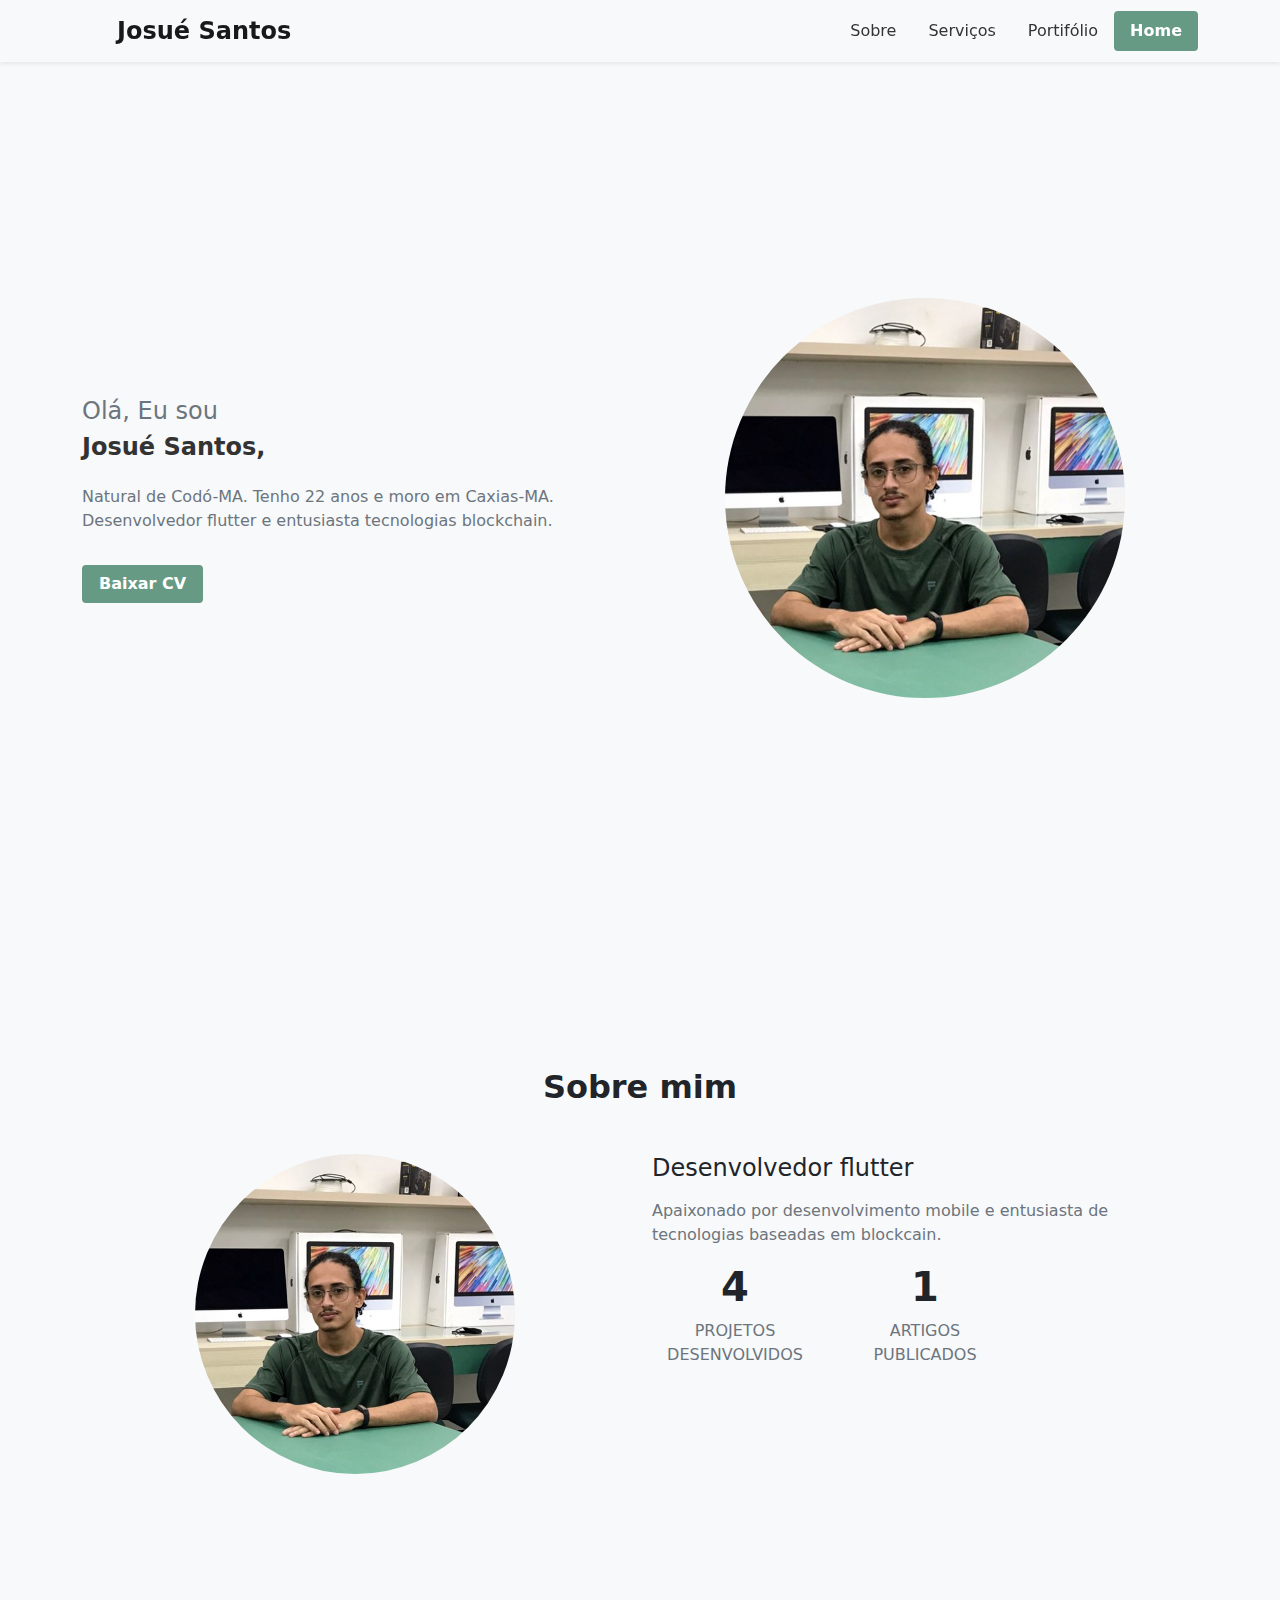
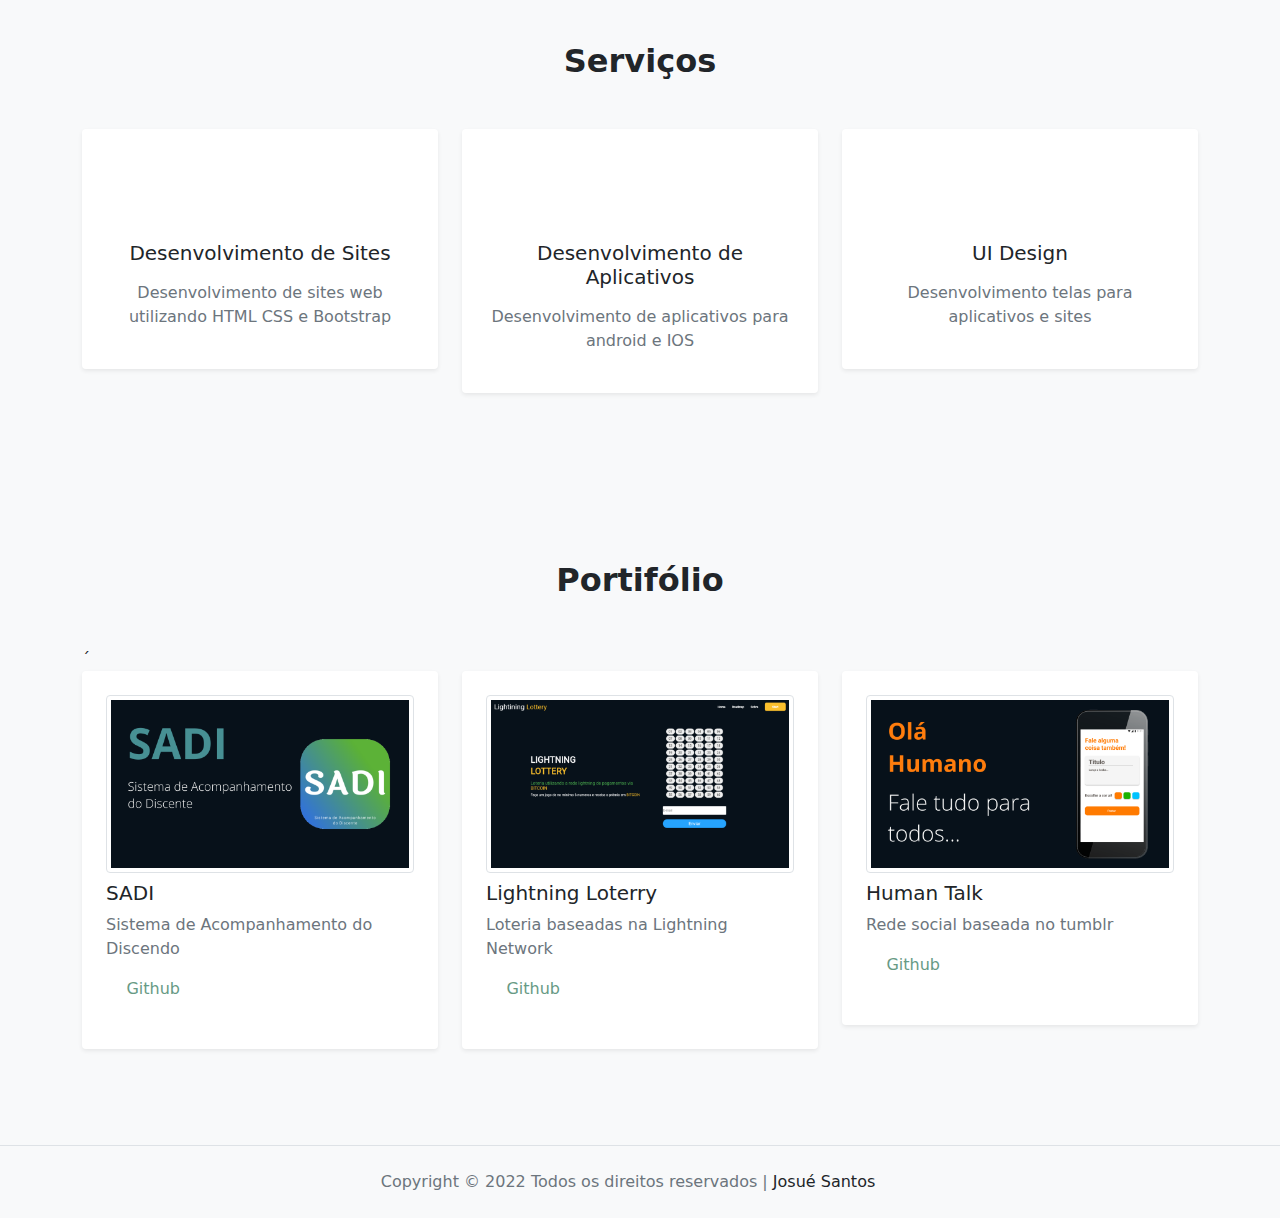
==== postifolio-bootstrap/index.html @ bcb0c98a "portifolio-bootstrap" ====
<!DOCTYPE html>
<html lang="pt-br">
<head>
  <meta charset="UTF-8">
  <meta http-equiv="X-UA-Compatible" content="IE=edge">
  <meta name="viewport" content="width=device-width, initial-scale=1.0">
  <link rel="stylesheet" href="css/font-awesome.min.css">
  <link rel="stylesheet" href="css/bootstrap.min.css">
  <style>
    :root {
      --dark-one: #333;
      --dark-two: #7a7a7a;
      --main-color: #679a85;
      --light-one: #fff;
      --light-two: #f9fafb;
      --light-three: #f6f7fb;
    }
    .mainTextColor{
      color: var(--main-color);
      
    }
    .naveTextColor{
      color: var(--dark-one);
    }
    .buttonColor{
      background-color: var(--main-color);;
    }
  </style>
  <title>Document</title>
</head>
<body class="bg-light">
  <nav class="navbar navbar-light bg-light shadow-sm fixed-top">
    <div class="container-lg">
      <a class="navbar-brand fw-bold fs-4 fw-bold fs-4" href="#">
        <i class="fas fa-code me-2 mainTextColor"></i> 
        Josué Santos
      </a>

      <ul class="nav nav-pills justify-content-end">
        
        <li class="nav-item">
          <a class="nav-link naveTextColor" href="#about">Sobre</a>
        </li>
        <li class="nav-item">
          <a class="nav-link naveTextColor" href="#services">Serviços</a>
        </li>
        <li class="nav-item">
          <a class="nav-link naveTextColor" href="#portifolio">Portifólio</a>
        </li>
        <li class="nav-item">
          <a class="nav-link text-white fw-bold buttonColor" href="#home">Home</a>
        </li>
      </ul>
    </div>
  </nav>

  <section class="home py-5" id="home">
    <div class="container-lg">
      <div class="row min-vh-100 align-items-center align-content-center">
        <div class="col-md-6 mt-5 mt-md-0">
          <div class="home-img text-center">
            <img class="rounded-circle mw100" width="400px" src="img/eu.png" alt="foto de perfil">
          </div>
        </div>
        <div class="col-md-6 mt-5 mt-md-0 order-md-first">
          <div class="home-text">
            <p class="fs-4 text-muted mb-1"> Olá, Eu sou </p>
            <h2 class="naveTextColor fw-bold fs-4">Josué Santos,</h2> 
            <p class="text-muted mt-4">Natural de Codó-MA. Tenho 22 anos e moro em Caxias-MA. Desenvolvedor flutter e entusiasta tecnologias blockchain. 
            </p>
            <a class="btn px-3 mt-3 buttonColor text-white fw-bold">Baixar CV</a>
          </div>
        </div>
      </div>
    </div>
  </section>

  <section class="about py-5" id="about">
    <div class="container-lg py-4">
      <div class="row justify-content-center">
        <div class="col-lg-8">
          <div class="section-title text-center">
            <h2 class="fw-bold mb-5">Sobre mim</h2>
          </div>
        </div>
      </div>
      <div class="row">

        <div class="col-md-6 ">
          <div class="about-text">
            <h3 class="fs-4 mb-3">Desenvolvedor flutter</h3>
            <p class="text-muted">Apaixonado por desenvolvimento mobile e entusiasta de tecnologias baseadas em blockcain.</p>
          </div>

          <div class="row text-center text-uppercase my-3">
            <div class="col-sm-4">
              <div class="fact-item">
                <h4 class="fs-1 fw-bold">4</h4>
                <p class="text-muted">Projetos Desenvolvidos</p>
              </div>
            </div>
            <div class="col-sm-4">
              <div class="fact-item">
                <h4 class="fs-1 fw-bold">1</h4>
                <p class="text-muted">Artigos Publicados</p>
              </div>
            </div>
            
          </div>

          <div class="row">
            <div class="col-lg-12 align-items-center  mb-4">
              <div class="social-links">
                <a class="text-dark me-4" href="https://www.facebook.com/j.santosk8"><i class="fab fa-facebook fs-2"></i></a>
                <a class="text-dark me-4" href="https://github.com/orcus69/"><i class="fab fa-github fs-2"></i></a>
                <a class="text-dark me-4" href="https://www.linkedin.com/in/josuessantos/"><i class="fab fa-linkedin-in fs-2"></i></a>
              </div>
            </div>
          </div>
        </div>
        <div class="col-md-6 order-md-first mb-4">
          <div class="home-img text-center">
            <img class="rounded-circle mw100" width="320px" src="img/eu.png" alt="foto de perfil">
          </div>
        </div>
      </div>
    </div>
  </section>

  <section class="services py-5" id="services">
    <div class="container-lg py-4">
      <div class="row justify-content-center">
        <div class="col-lg-8">
          <div class="section-title text-center">
            <h2 class="fw-bold mb-5">Serviços</h2>
          </div>
        </div>
      </div>

      <div class="row text-center">
        <div class="col-md-6 col-lg-4 mb-4">
          <div class="service-item shadow-sm p-4 rounded bg-white">
            <div class="icon my-3 fs-2 mainTextColor">
              <i class="fas fa-code"></i>
            </div>
            <h3 class="fs-5 py-2">Desenvolvimento de Sites</h3>
            <p class="text-muted">Desenvolvimento de sites web utilizando HTML CSS e Bootstrap</p>
          </div>
        </div>

        <div class="col-md-6 col-lg-4 mb-4">
          <div class="service-item shadow-sm p-4 rounded bg-white">
            <div class="icon my-3 fs-2 mainTextColor">
              <i class="fas fa-code"></i>
            </div>
            <h3 class="fs-5 py-2">Desenvolvimento de Aplicativos</h3>
            <p class="text-muted">Desenvolvimento de aplicativos para android e IOS</p>
          </div>
        </div>

        <div class="col-md-6 col-lg-4 mb-4">
          <div class="service-item shadow-sm p-4 rounded bg-white">
            <div class="icon my-3 fs-2 mainTextColor">
              <i class="fas fa-lightbulb"></i>
            </div>
            <h3 class="fs-5 py-2">UI Design</h3>
            <p class="text-muted">Desenvolvimento telas para aplicativos e sites</p>
          </div>
        </div>
      </div>
    </div>
  </section>

  <section class="portifolio py-5" id="portifolio">
    <div class="container-lg py-4">
      <div class="row justify-content-center">
        <div class="col-lg-8">
          <div class="section-title text-center">
            <h2 class="fw-bold mb-5">Portifólio</h2>
          </div>
        </div>
      </div>´

      <div class="row">
        <div class="col-md-6 col-lg-4 mb-4">
          <div class="portifolio-item shadow-sm p-4 rounded bg-white">
            <img src="img/portfolio/3.png" class="w-100 img-thumbnail">
            <h3 class="text-capitalize fs-5 my-2">SADI</h3>
            <p class="text-muted">Sistema de Acompanhamento do Discendo</p>
            <p class="mb-4"><a class="text-decoration-none mainTextColor" href="https://github.com/orcus69/sisAcomp"><i class="text-dark fab fa-github me-2"></i>Github</a></p>
          </div>
        </div>
        <div class="col-md-6 col-lg-4 mb-4">
          <div class="portifolio-item shadow-sm p-4 rounded bg-white">
            <img src="img/portfolio/1.png" class="w-100 img-thumbnail">
            <h3 class="text-capitalize fs-5 my-2">Lightning Loterry</h3>
            <p class="text-muted">Loteria baseadas na Lightning Network</p>
            <p class="mb-4"><a class="text-decoration-none mainTextColor" href="https://github.com/orcus69/lightning_lotery"><i class="text-dark fab fa-github me-2"></i>Github</a></p>
          </div>
        </div>
        <div class="col-md-6 col-lg-4 mb-4">
          <div class="portifolio-item shadow-sm p-4 rounded bg-white">
            <img src="img/portfolio/2.png" class="w-100 img-thumbnail">
            <h3 class="text-capitalize fs-5 my-2">Human Talk</h3>
            <p class="text-muted">Rede social baseada no tumblr</p>
            <p class="mb-4"><a class="text-decoration-none mainTextColor" href="https://github.com/orcus69/humanTalk-Flutter"><i class="text-dark fab fa-github me-2"></i>Github</a></p>
          </div>
        </div>
      </div>
    </div>
  </section>

  <footer class="footer border-top py-4" id="footer ">
    <div class="container-lg">
      <div class="row">
        <div class="col-lg-12">
          <p class="m-0 text-center text-muted">Copyright &copy; 2022 Todos os direitos reservados | <a class="text-dark me-4 text-decoration-none" href="https://www.linkedin.com/in/josuessantos/">Josué Santos</a></p>
        </div>
      </div>
    </div>
  </footer>


<script src="js/bootstrap.bundle.min.js"></script>
</body>
</html>
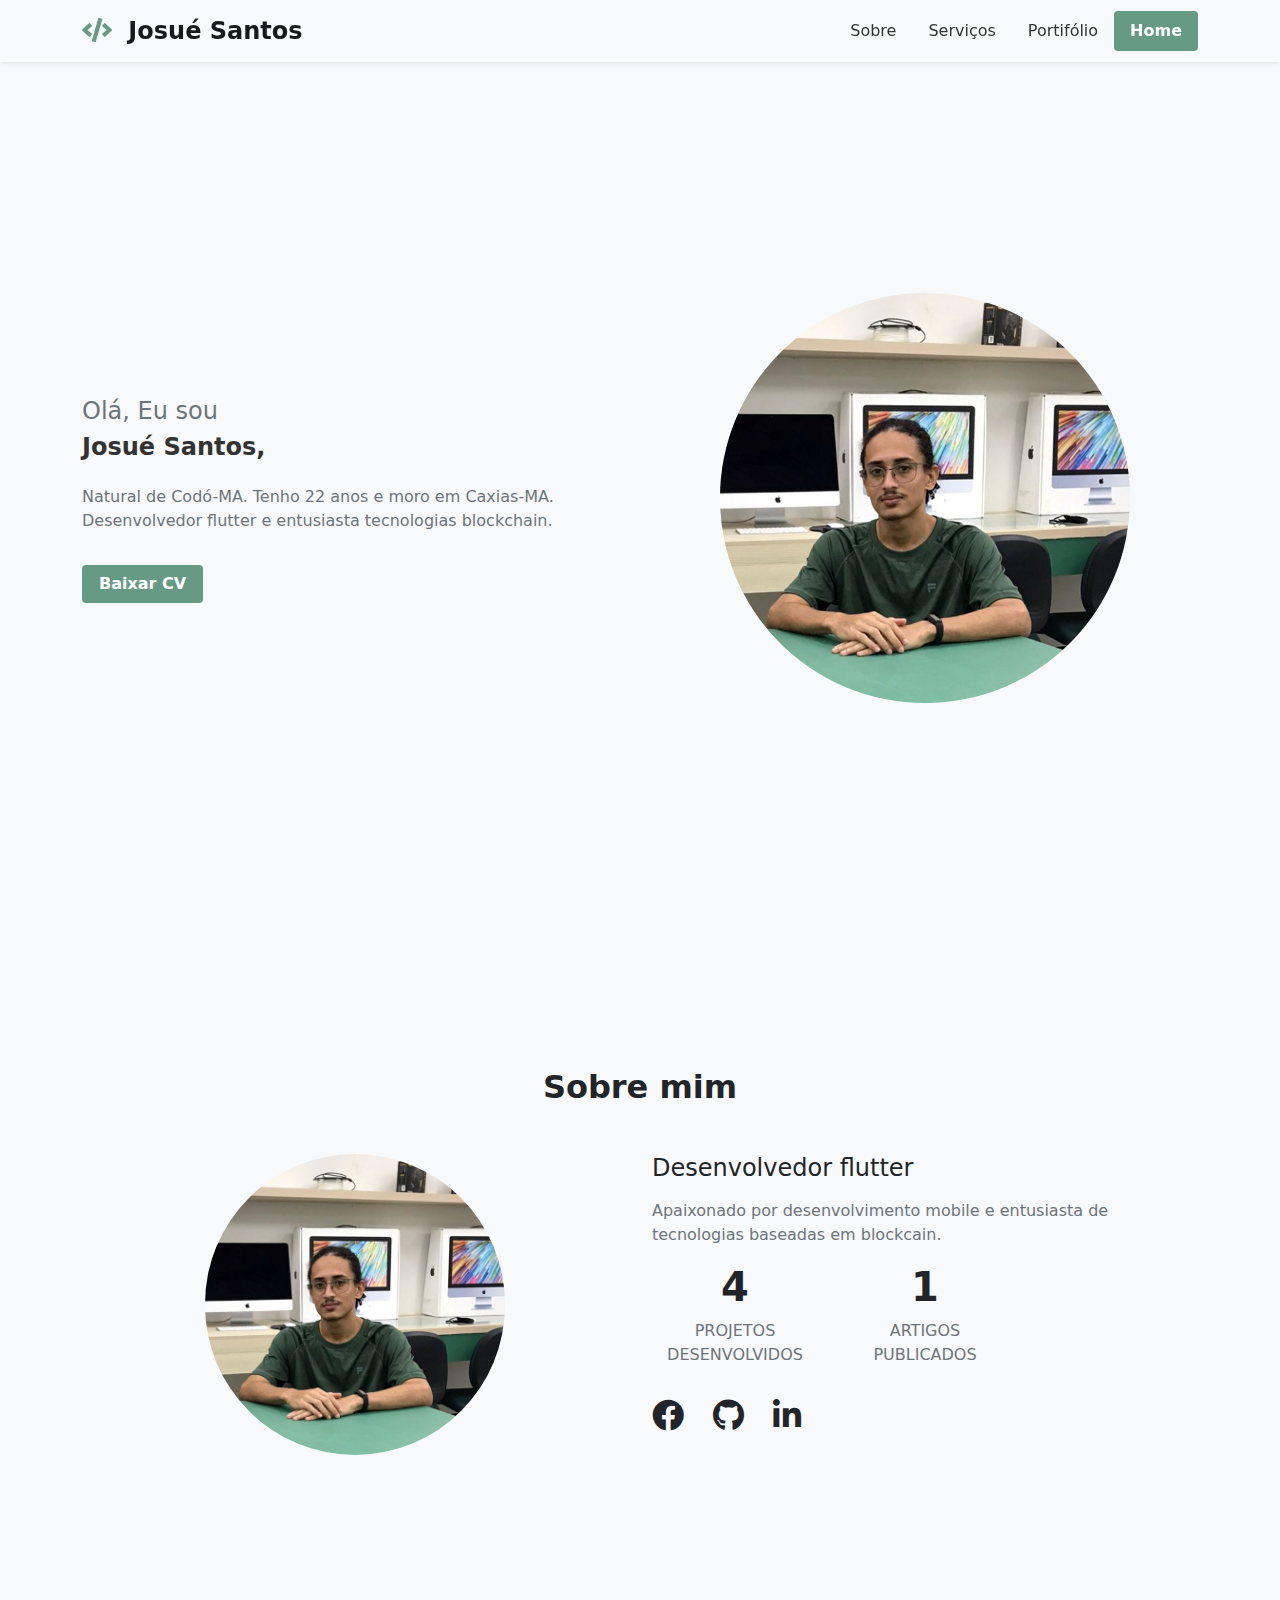
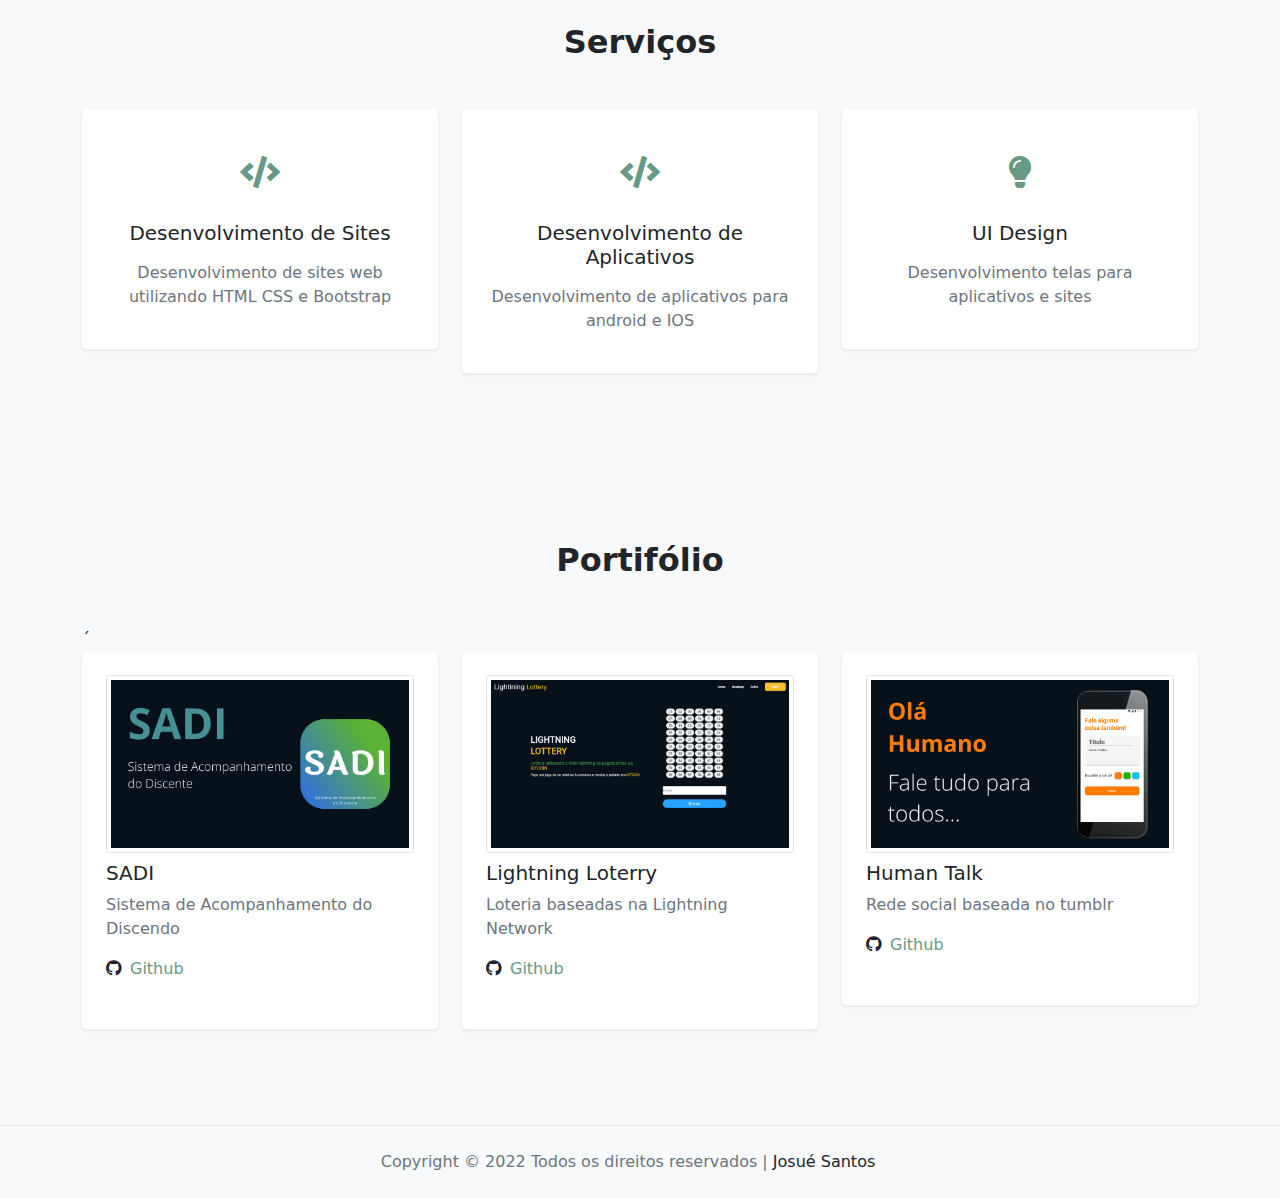
==== commit 4d64057a: "img-responsive" ====
--- a/postifolio-bootstrap/index.html
+++ b/postifolio-bootstrap/index.html
@@ -9,11 +9,7 @@
   <style>
     :root {
       --dark-one: #333;
-      --dark-two: #7a7a7a;
       --main-color: #679a85;
-      --light-one: #fff;
-      --light-two: #f9fafb;
-      --light-three: #f6f7fb;
     }
     .mainTextColor{
       color: var(--main-color);
@@ -26,7 +22,7 @@
       background-color: var(--main-color);;
     }
   </style>
-  <title>Document</title>
+  <title>Portifólio | Josué Santos</title>
 </head>
 <body class="bg-light">
   <nav class="navbar navbar-light bg-light shadow-sm fixed-top">
@@ -59,7 +55,7 @@
       <div class="row min-vh-100 align-items-center align-content-center">
         <div class="col-md-6 mt-5 mt-md-0">
           <div class="home-img text-center">
-            <img class="rounded-circle mw100" width="400px" src="img/eu.png" alt="foto de perfil">
+            <img class="rounded-circle mw100" width="75%" src="img/eu.png" alt="foto de perfil">
           </div>
         </div>
         <div class="col-md-6 mt-5 mt-md-0 order-md-first">
@@ -120,7 +116,7 @@
         </div>
         <div class="col-md-6 order-md-first mb-4">
           <div class="home-img text-center">
-            <img class="rounded-circle mw100" width="320px" src="img/eu.png" alt="foto de perfil">
+            <img class="rounded-circle mw100" width="55%" src="img/eu.png" alt="foto de perfil">
           </div>
         </div>
       </div>
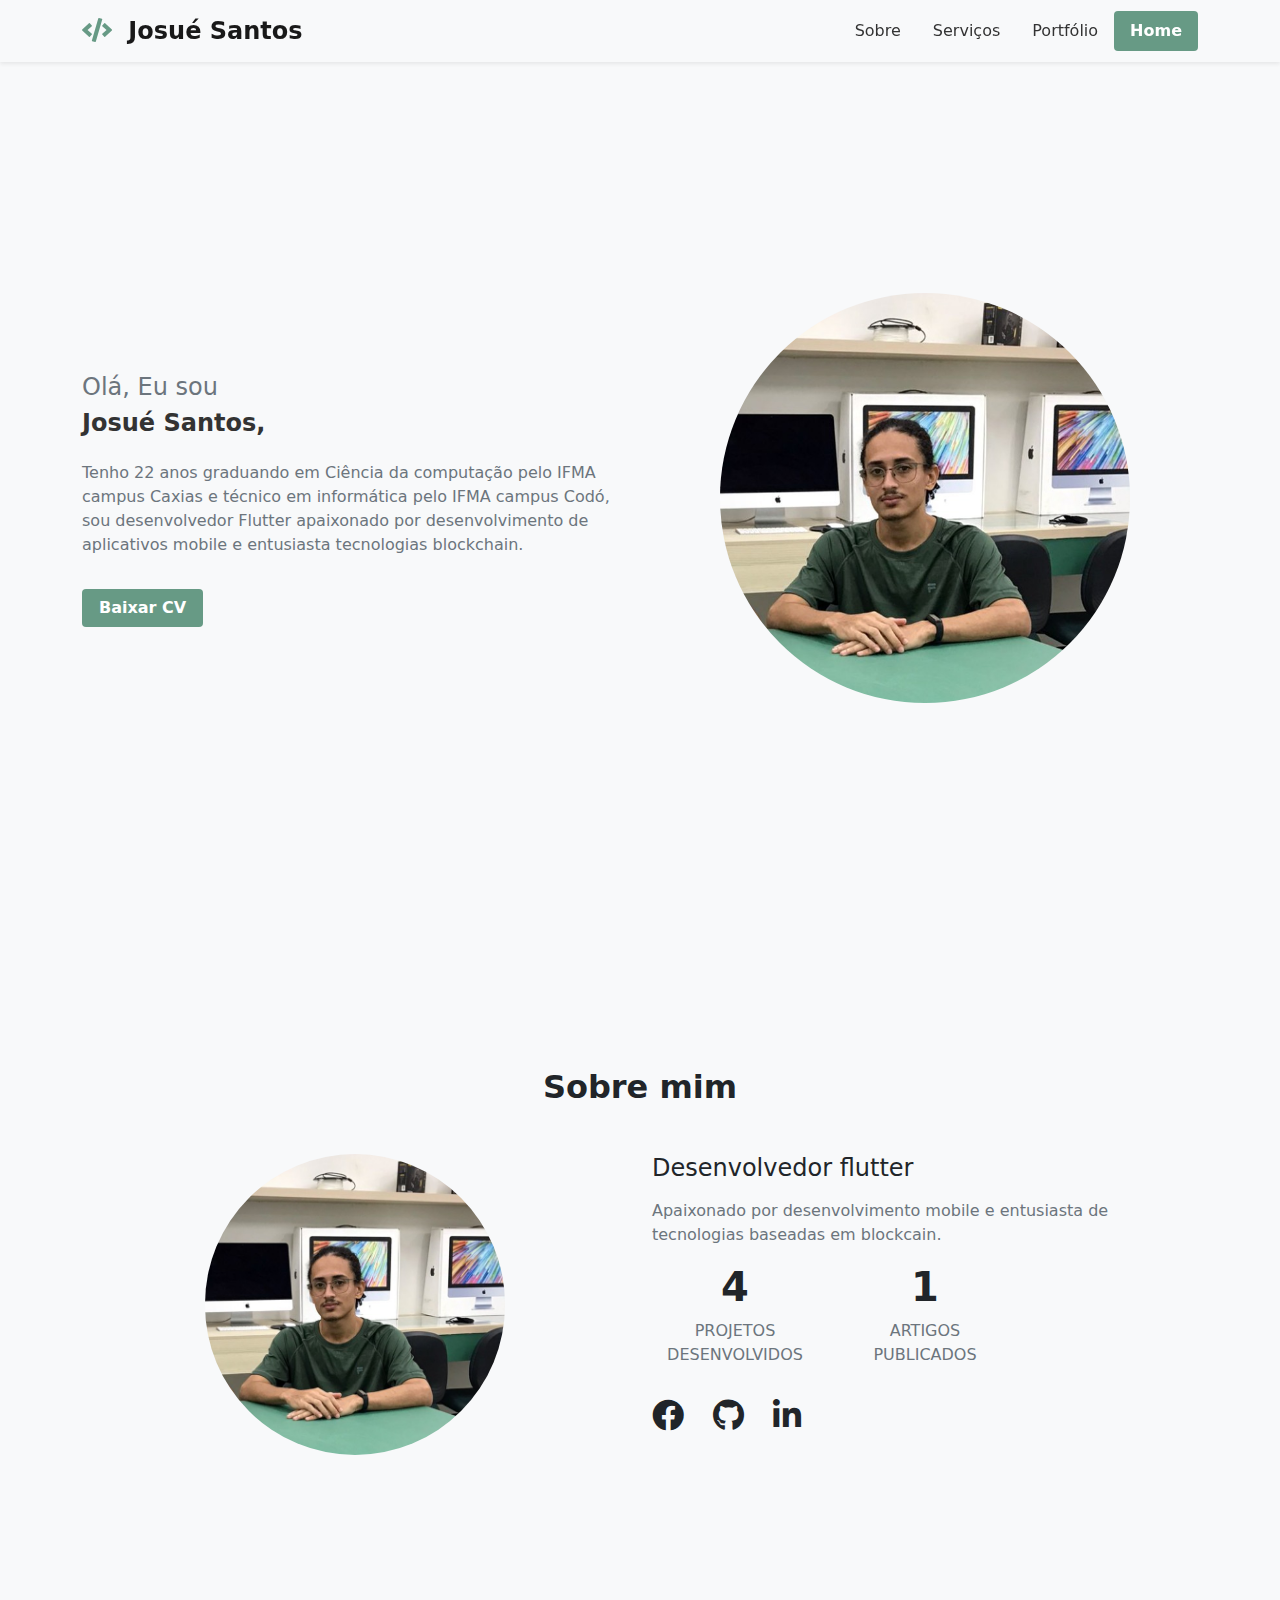
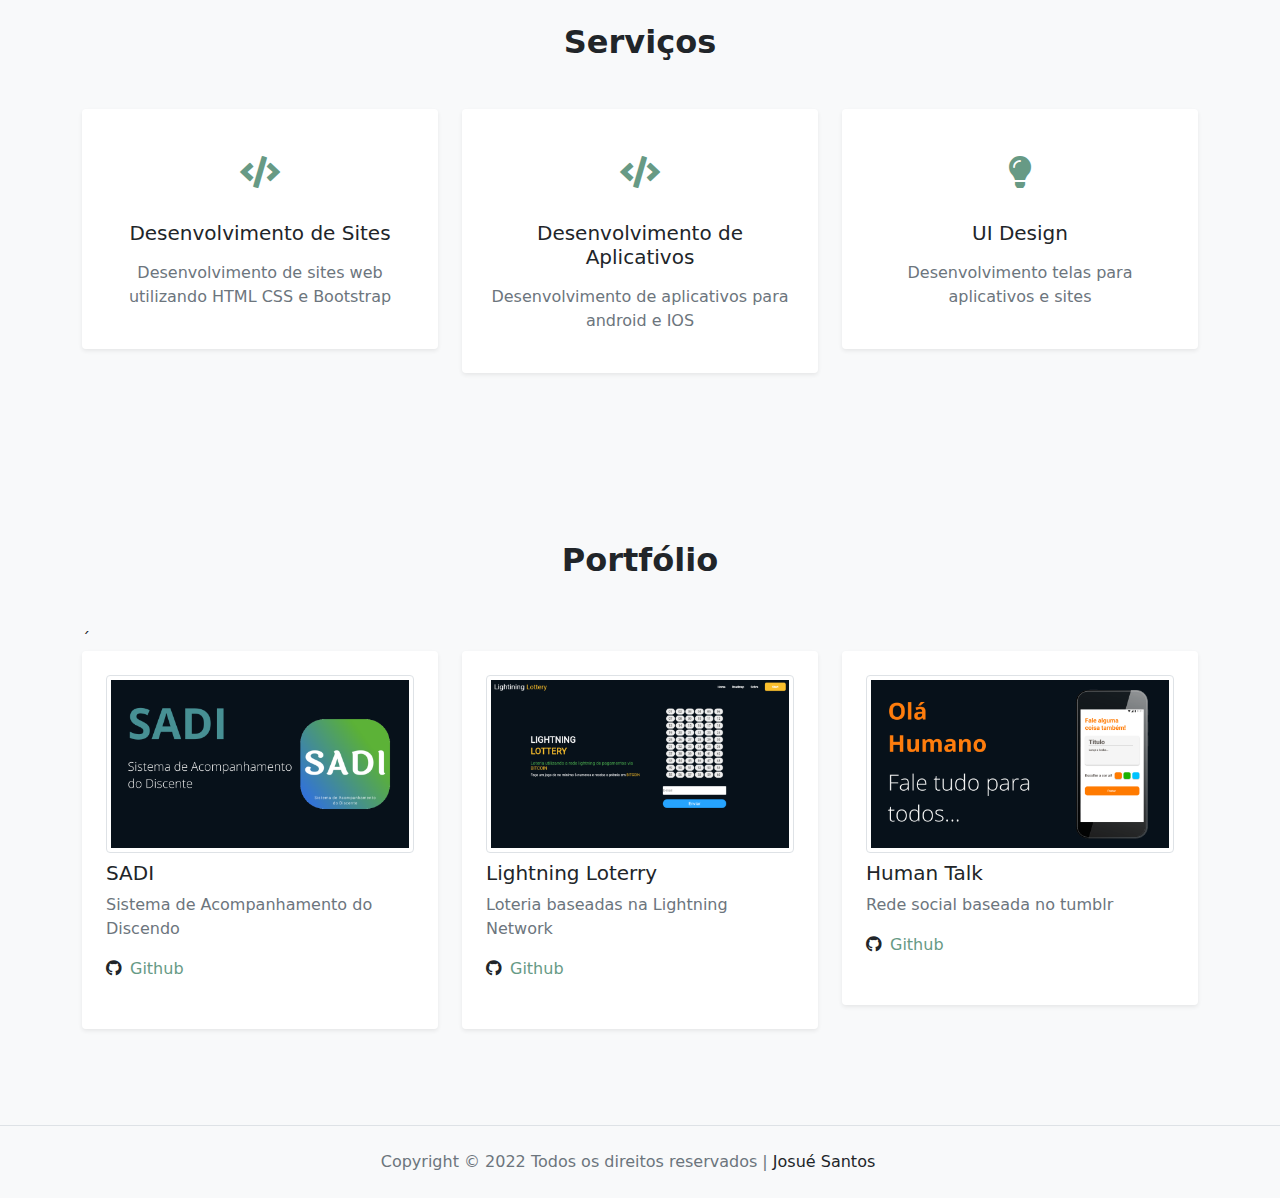
==== commit a33df8b3: "text issues" ====
--- a/postifolio-bootstrap/index.html
+++ b/postifolio-bootstrap/index.html
@@ -22,7 +22,7 @@
       background-color: var(--main-color);;
     }
   </style>
-  <title>Portifólio | Josué Santos</title>
+  <title>Portfólio | Josué Santos</title>
 </head>
 <body class="bg-light">
   <nav class="navbar navbar-light bg-light shadow-sm fixed-top">
@@ -41,7 +41,7 @@
           <a class="nav-link naveTextColor" href="#services">Serviços</a>
         </li>
         <li class="nav-item">
-          <a class="nav-link naveTextColor" href="#portifolio">Portifólio</a>
+          <a class="nav-link naveTextColor" href="#portifolio">Portfólio</a>
         </li>
         <li class="nav-item">
           <a class="nav-link text-white fw-bold buttonColor" href="#home">Home</a>
@@ -61,8 +61,8 @@
         <div class="col-md-6 mt-5 mt-md-0 order-md-first">
           <div class="home-text">
             <p class="fs-4 text-muted mb-1"> Olá, Eu sou </p>
-            <h2 class="naveTextColor fw-bold fs-4">Josué Santos,</h2> 
-            <p class="text-muted mt-4">Natural de Codó-MA. Tenho 22 anos e moro em Caxias-MA. Desenvolvedor flutter e entusiasta tecnologias blockchain. 
+            <h2 class="naveTextColor fw-bold fs-4">Josué Santos, </h2> 
+            <p class="text-muted mt-4">Tenho 22 anos graduando em Ciência da computação pelo IFMA campus Caxias e técnico em informática pelo IFMA campus Codó, sou desenvolvedor Flutter apaixonado por desenvolvimento de aplicativos mobile e entusiasta tecnologias blockchain.
             </p>
             <a class="btn px-3 mt-3 buttonColor text-white fw-bold">Baixar CV</a>
           </div>
@@ -172,7 +172,7 @@
       <div class="row justify-content-center">
         <div class="col-lg-8">
           <div class="section-title text-center">
-            <h2 class="fw-bold mb-5">Portifólio</h2>
+            <h2 class="fw-bold mb-5">Portfólio</h2>
           </div>
         </div>
       </div>´
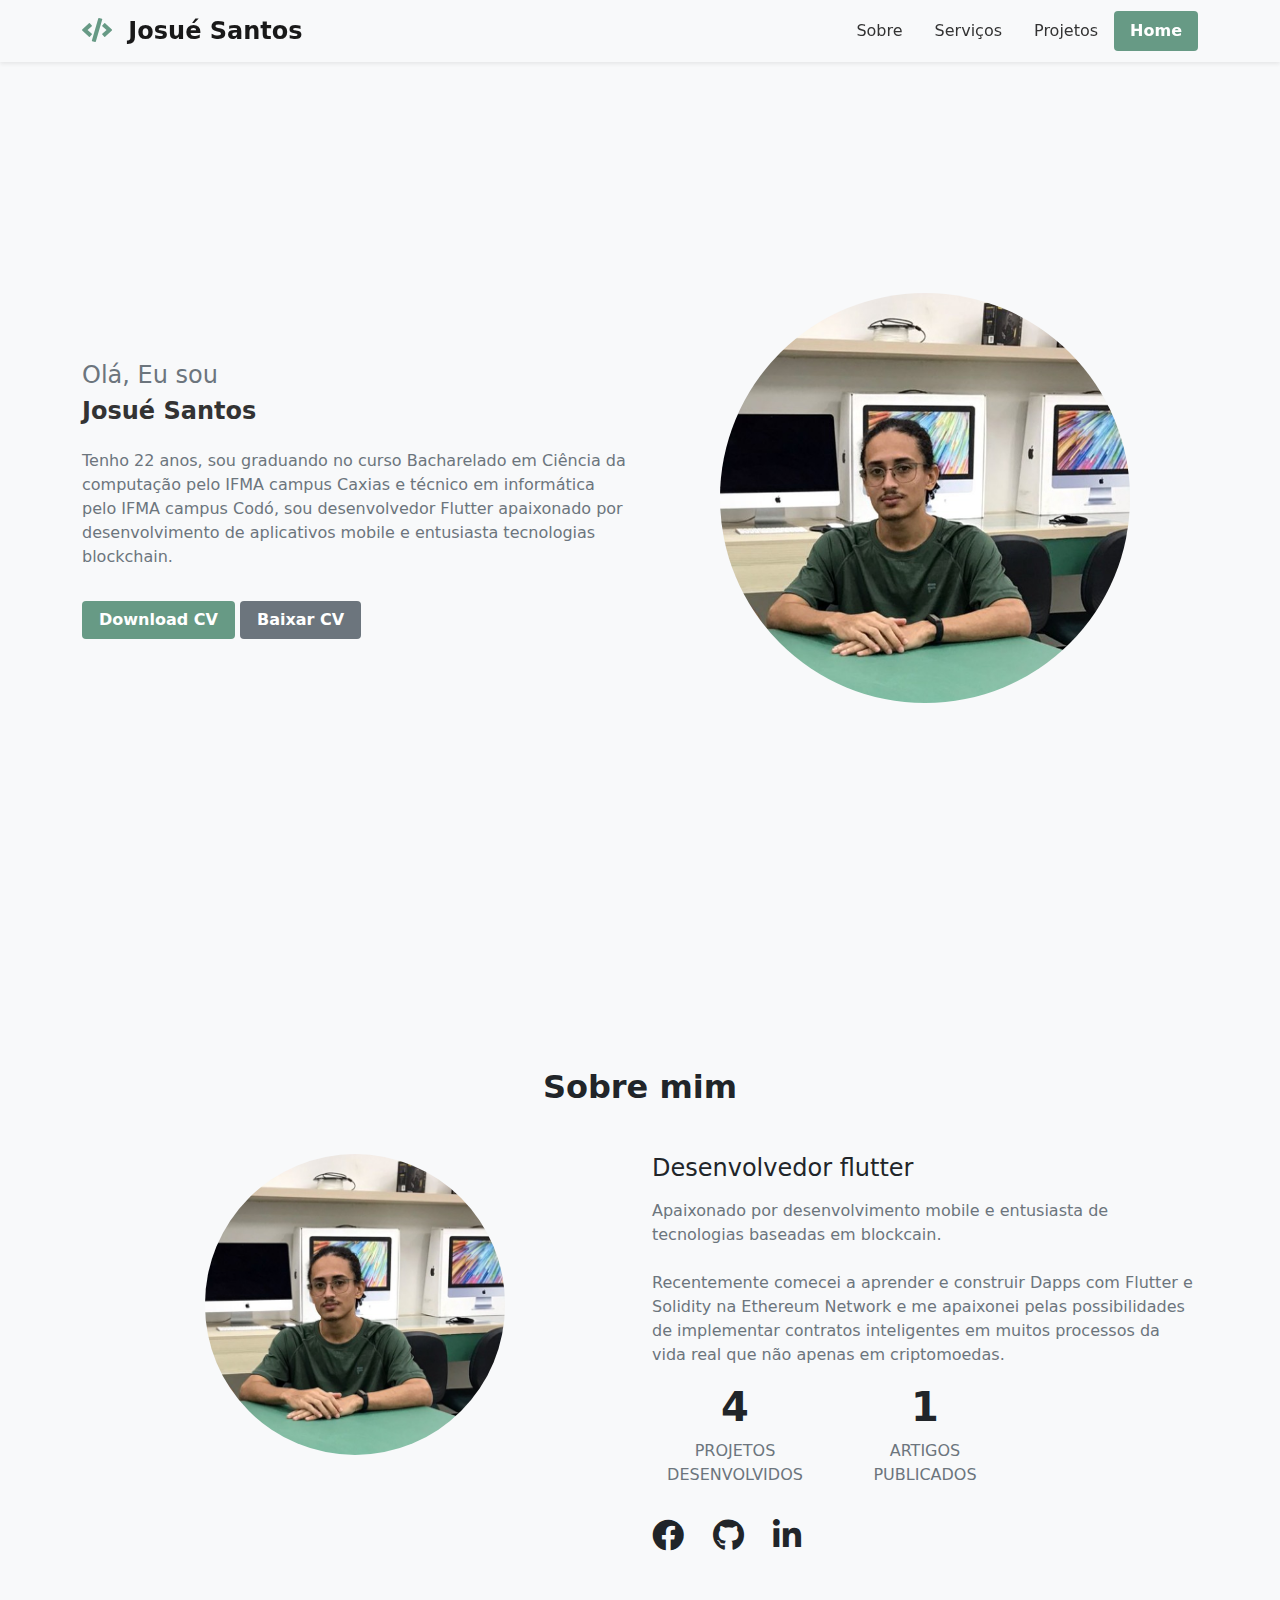
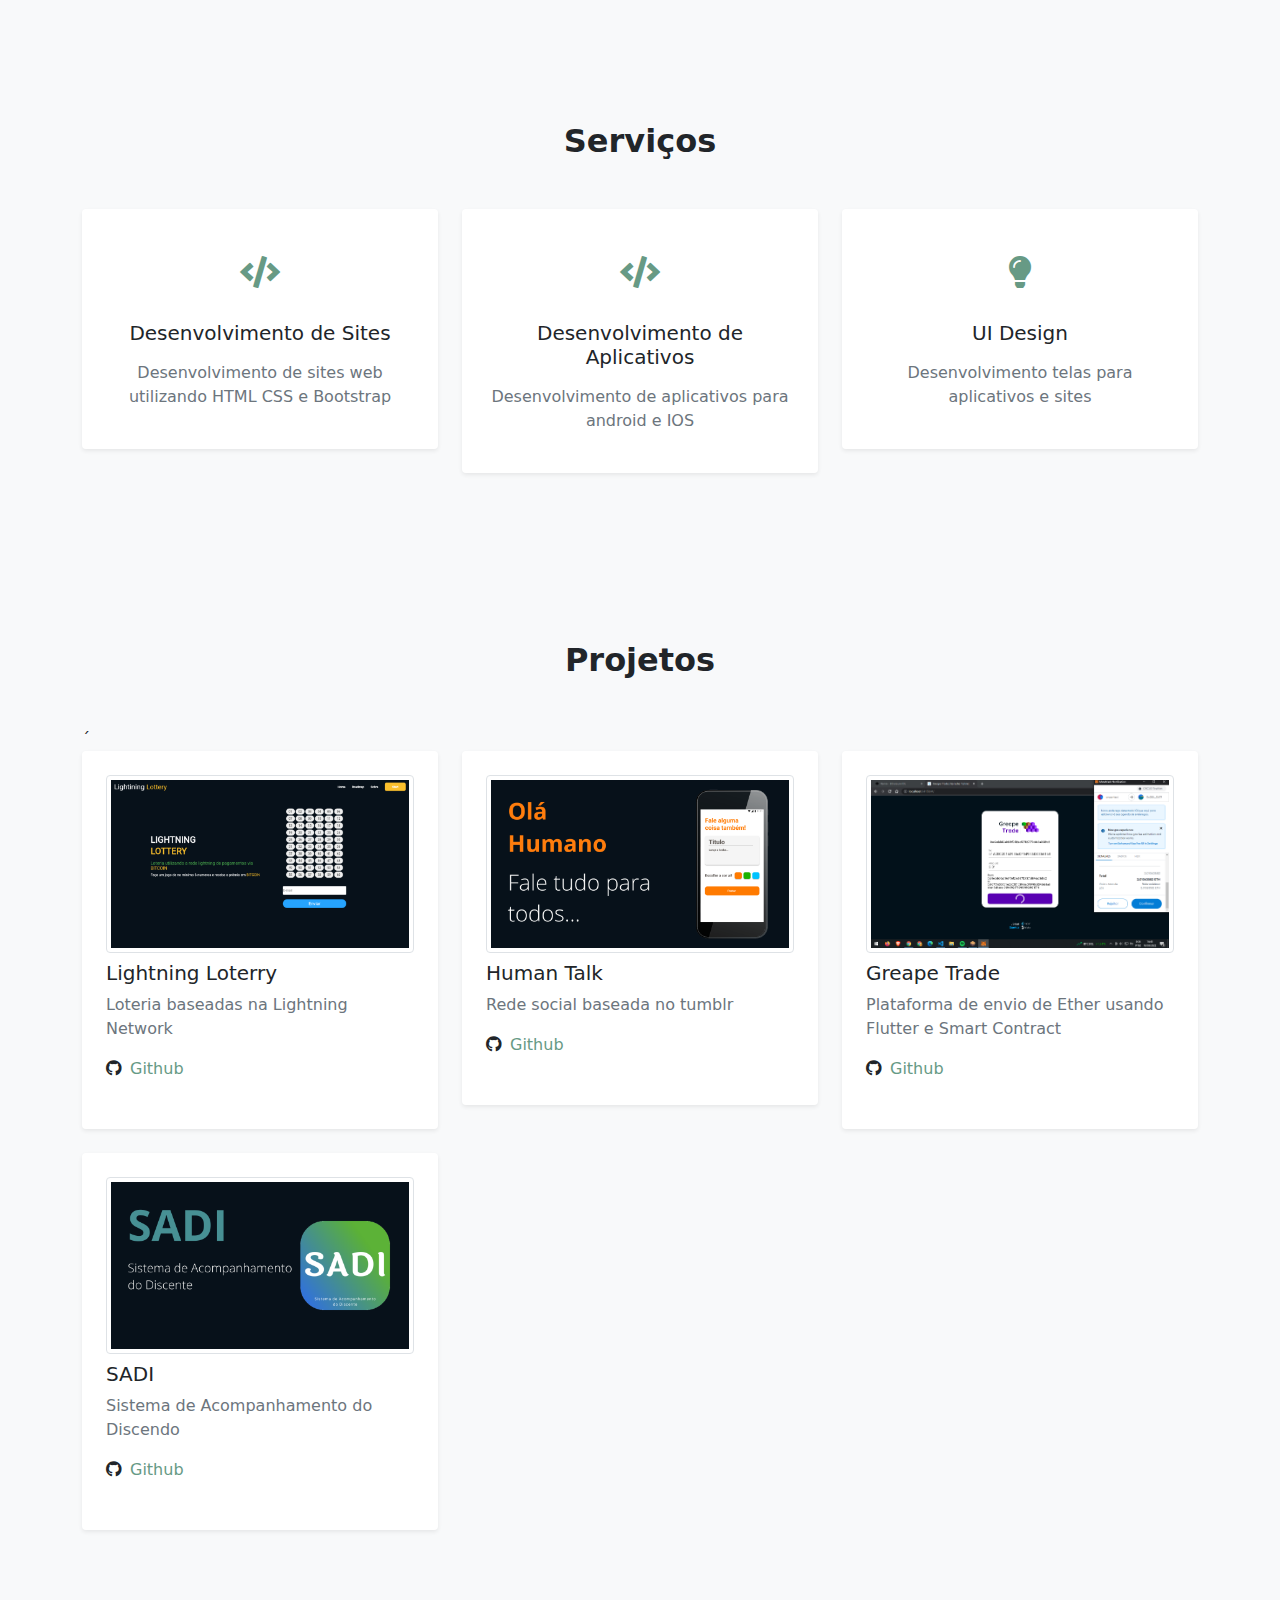
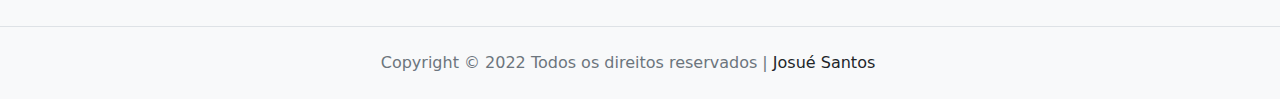
==== commit 44589a0c: "Add download CV" ====
--- a/postifolio-bootstrap/index.html
+++ b/postifolio-bootstrap/index.html
@@ -18,8 +18,8 @@
     .naveTextColor{
       color: var(--dark-one);
     }
-    .buttonColor{
-      background-color: var(--main-color);;
+    .mainButtonColor{
+      background-color: var(--main-color);
     }
   </style>
   <title>Portfólio | Josué Santos</title>
@@ -41,10 +41,10 @@
           <a class="nav-link naveTextColor" href="#services">Serviços</a>
         </li>
         <li class="nav-item">
-          <a class="nav-link naveTextColor" href="#portifolio">Portfólio</a>
-        </li>
-        <li class="nav-item">
-          <a class="nav-link text-white fw-bold buttonColor" href="#home">Home</a>
+          <a class="nav-link naveTextColor" href="#portifolio">Projetos</a>
+        </li>
+        <li class="nav-item">
+          <a class="nav-link text-white fw-bold mainButtonColor" href="#home">Home</a>
         </li>
       </ul>
     </div>
@@ -61,10 +61,11 @@
         <div class="col-md-6 mt-5 mt-md-0 order-md-first">
           <div class="home-text">
             <p class="fs-4 text-muted mb-1"> Olá, Eu sou </p>
-            <h2 class="naveTextColor fw-bold fs-4">Josué Santos, </h2> 
-            <p class="text-muted mt-4">Tenho 22 anos graduando em Ciência da computação pelo IFMA campus Caxias e técnico em informática pelo IFMA campus Codó, sou desenvolvedor Flutter apaixonado por desenvolvimento de aplicativos mobile e entusiasta tecnologias blockchain.
+            <h2 class="naveTextColor fw-bold fs-4">Josué Santos</h2> 
+            <p class="text-muted mt-4">Tenho 22 anos, sou graduando no curso Bacharelado em Ciência da computação pelo IFMA campus Caxias e técnico em informática pelo IFMA campus Codó, sou desenvolvedor Flutter apaixonado por desenvolvimento de aplicativos mobile e entusiasta tecnologias blockchain.
             </p>
-            <a class="btn px-3 mt-3 buttonColor text-white fw-bold">Baixar CV</a>
+            <a class="btn px-3 mt-3 mainButtonColor text-white fw-bold" href="assets/Currículo - Junior Flutter Developer.pdf" download="Josue-English-CV" target="_blank">Download CV</a>
+            <a class="btn px-3 mt-3 bg-secondary text-white fw-bold" href="assets/Josué Santos - Flutter Developer.pdf" download="Josue-Portuguese-CV" target="_blank">Baixar CV</a>
           </div>
         </div>
       </div>
@@ -85,7 +86,11 @@
         <div class="col-md-6 ">
           <div class="about-text">
             <h3 class="fs-4 mb-3">Desenvolvedor flutter</h3>
-            <p class="text-muted">Apaixonado por desenvolvimento mobile e entusiasta de tecnologias baseadas em blockcain.</p>
+            <p class="text-muted">
+              Apaixonado por desenvolvimento mobile e entusiasta de tecnologias baseadas em blockcain.
+              <br><br>
+              Recentemente comecei a aprender e construir Dapps com Flutter e Solidity na Ethereum Network e me apaixonei pelas possibilidades de implementar contratos inteligentes em muitos processos da vida real que não apenas em criptomoedas.
+            </p>
           </div>
 
           <div class="row text-center text-uppercase my-3">
@@ -107,9 +112,9 @@
           <div class="row">
             <div class="col-lg-12 align-items-center  mb-4">
               <div class="social-links">
-                <a class="text-dark me-4" href="https://www.facebook.com/j.santosk8"><i class="fab fa-facebook fs-2"></i></a>
-                <a class="text-dark me-4" href="https://github.com/orcus69/"><i class="fab fa-github fs-2"></i></a>
-                <a class="text-dark me-4" href="https://www.linkedin.com/in/josuessantos/"><i class="fab fa-linkedin-in fs-2"></i></a>
+                <a class="text-dark me-4" href="https://www.facebook.com/j.santosk8" target="_blank"><i class="fab fa-facebook fs-2"></i></a>
+                <a class="text-dark me-4" href="https://github.com/orcus69/" target="_blank"><i class="fab fa-github fs-2"></i></a>
+                <a class="text-dark me-4" href="https://www.linkedin.com/in/josuessantos/" target="_blank"><i class="fab fa-linkedin-in fs-2"></i></a>
               </div>
             </div>
           </div>
@@ -172,34 +177,46 @@
       <div class="row justify-content-center">
         <div class="col-lg-8">
           <div class="section-title text-center">
-            <h2 class="fw-bold mb-5">Portfólio</h2>
+            <h2 class="fw-bold mb-5">Projetos</h2>
           </div>
         </div>
       </div>´
 
       <div class="row">
+        
+        <div class="col-md-6 col-lg-4 mb-4">
+          <div class="portifolio-item shadow-sm p-4 rounded bg-white">
+            <img src="img/portfolio/1.png" class="w-100 img-thumbnail">
+            <h3 class="text-capitalize fs-5 my-2">Lightning Loterry</h3>
+            <p class="text-muted">Loteria baseadas na Lightning Network</p>
+            <p class="mb-4"><a class="text-decoration-none mainTextColor" href="https://github.com/orcus69/lightning_lotery" target="_blank"><i class="text-dark fab fa-github me-2"></i>Github</a></p>
+          </div>
+        </div>
+
+        <div class="col-md-6 col-lg-4 mb-4">
+          <div class="portifolio-item shadow-sm p-4 rounded bg-white">
+            <img src="img/portfolio/2.png" class="w-100 img-thumbnail">
+            <h3 class="text-capitalize fs-5 my-2">Human Talk</h3>
+            <p class="text-muted">Rede social baseada no tumblr</p>
+            <p class="mb-4"><a class="text-decoration-none mainTextColor" href="https://github.com/orcus69/humanTalk-Flutter" target="_blank"><i class="text-dark fab fa-github me-2"></i>Github</a></p>
+          </div>
+        </div>
+
+        <div class="col-md-6 col-lg-4 mb-4">
+          <div class="portifolio-item shadow-sm p-4 rounded bg-white">
+            <img src="img/portfolio/4.png" class="w-100 img-thumbnail">
+            <h3 class="text-capitalize fs-5 my-2">Greape Trade</h3>
+            <p class="text-muted">Plataforma de envio de Ether usando Flutter e Smart Contract</p>
+            <p class="mb-4"><a class="text-decoration-none mainTextColor" href="https://github.com/orcus69/solidity-projects/tree/main/PRACTICE/greapetrade" target="_blank"><i class="text-dark fab fa-github me-2"></i>Github</a></p>
+          </div>
+        </div>
+
         <div class="col-md-6 col-lg-4 mb-4">
           <div class="portifolio-item shadow-sm p-4 rounded bg-white">
             <img src="img/portfolio/3.png" class="w-100 img-thumbnail">
             <h3 class="text-capitalize fs-5 my-2">SADI</h3>
             <p class="text-muted">Sistema de Acompanhamento do Discendo</p>
-            <p class="mb-4"><a class="text-decoration-none mainTextColor" href="https://github.com/orcus69/sisAcomp"><i class="text-dark fab fa-github me-2"></i>Github</a></p>
-          </div>
-        </div>
-        <div class="col-md-6 col-lg-4 mb-4">
-          <div class="portifolio-item shadow-sm p-4 rounded bg-white">
-            <img src="img/portfolio/1.png" class="w-100 img-thumbnail">
-            <h3 class="text-capitalize fs-5 my-2">Lightning Loterry</h3>
-            <p class="text-muted">Loteria baseadas na Lightning Network</p>
-            <p class="mb-4"><a class="text-decoration-none mainTextColor" href="https://github.com/orcus69/lightning_lotery"><i class="text-dark fab fa-github me-2"></i>Github</a></p>
-          </div>
-        </div>
-        <div class="col-md-6 col-lg-4 mb-4">
-          <div class="portifolio-item shadow-sm p-4 rounded bg-white">
-            <img src="img/portfolio/2.png" class="w-100 img-thumbnail">
-            <h3 class="text-capitalize fs-5 my-2">Human Talk</h3>
-            <p class="text-muted">Rede social baseada no tumblr</p>
-            <p class="mb-4"><a class="text-decoration-none mainTextColor" href="https://github.com/orcus69/humanTalk-Flutter"><i class="text-dark fab fa-github me-2"></i>Github</a></p>
+            <p class="mb-4"><a class="text-decoration-none mainTextColor" href="https://github.com/orcus69/sisAcomp" target="_blank"><i class="text-dark fab fa-github me-2"></i>Github</a></p>
           </div>
         </div>
       </div>
@@ -210,7 +227,7 @@
     <div class="container-lg">
       <div class="row">
         <div class="col-lg-12">
-          <p class="m-0 text-center text-muted">Copyright &copy; 2022 Todos os direitos reservados | <a class="text-dark me-4 text-decoration-none" href="https://www.linkedin.com/in/josuessantos/">Josué Santos</a></p>
+          <p class="m-0 text-center text-muted">Copyright &copy; 2022 Todos os direitos reservados | <a class="text-dark me-4 text-decoration-none" href="https://www.linkedin.com/in/josuessantos/" target="_blank">Josué Santos</a></p>
         </div>
       </div>
     </div>
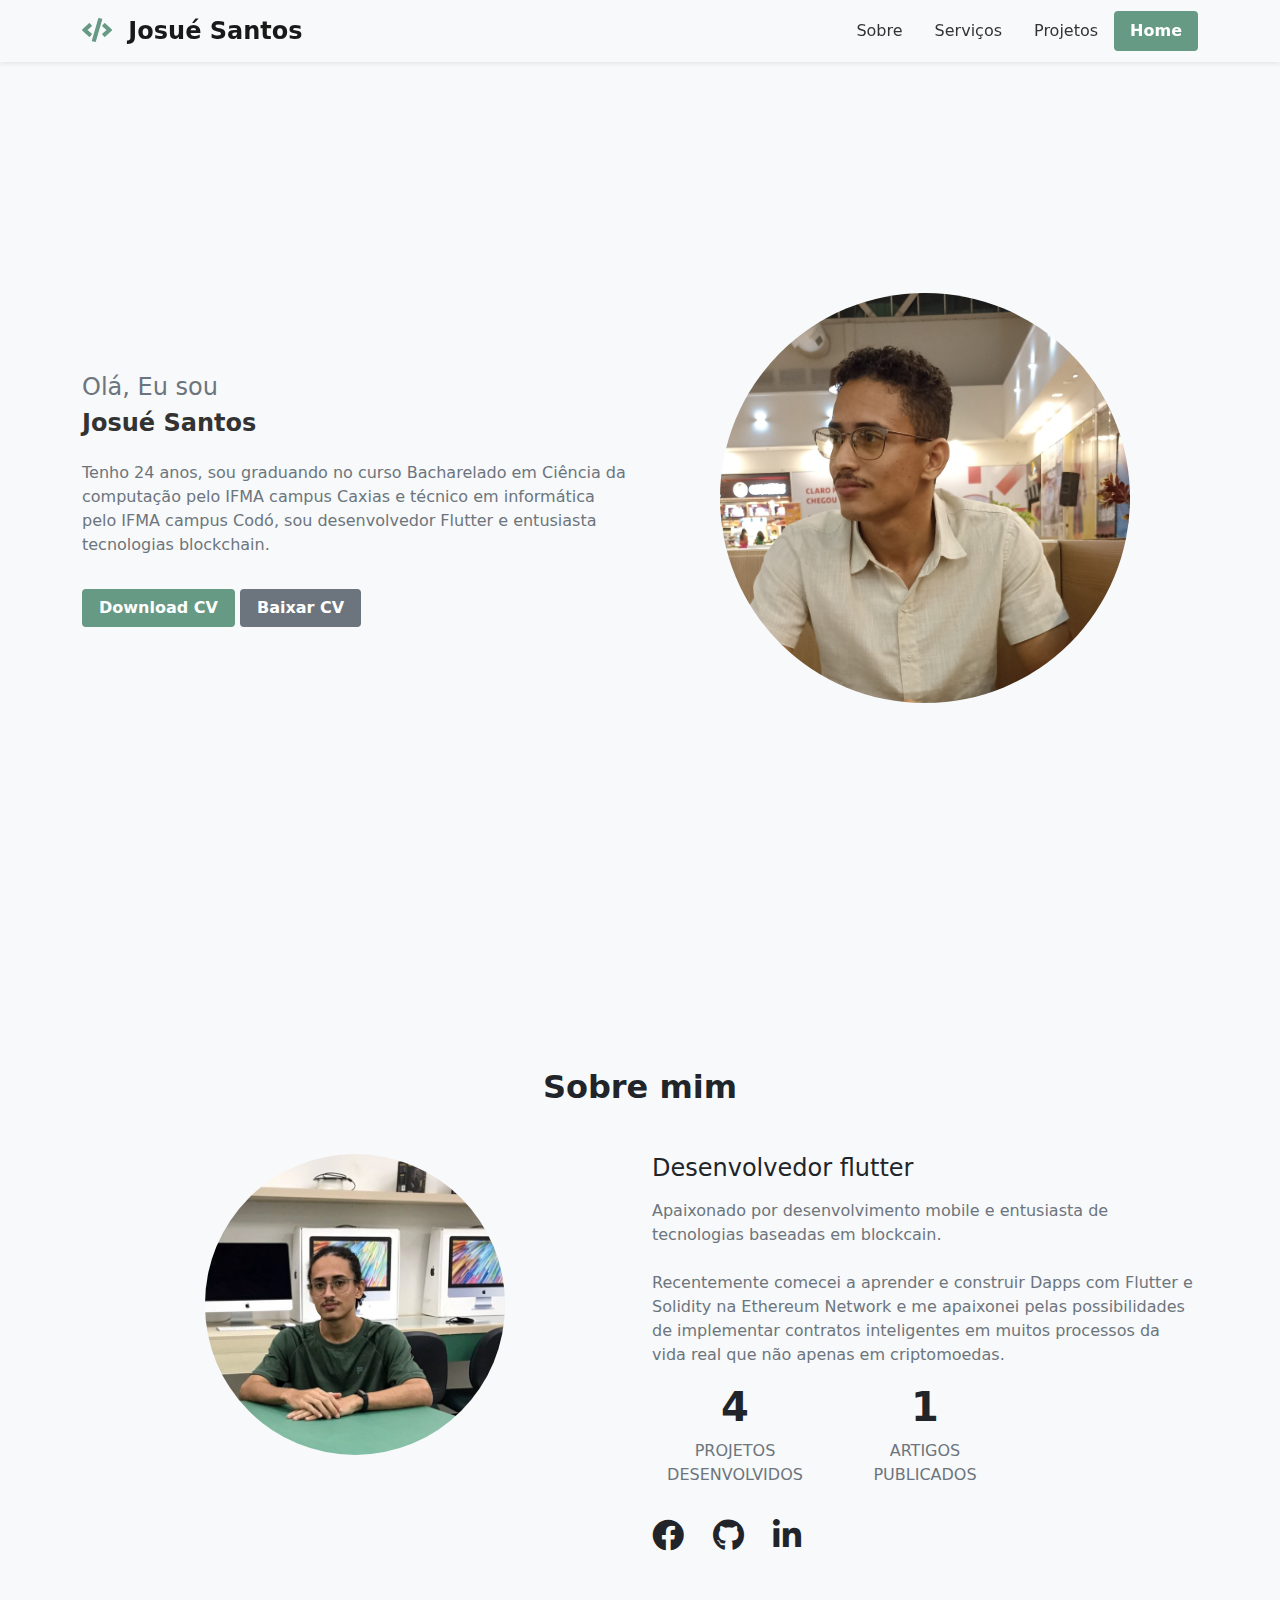
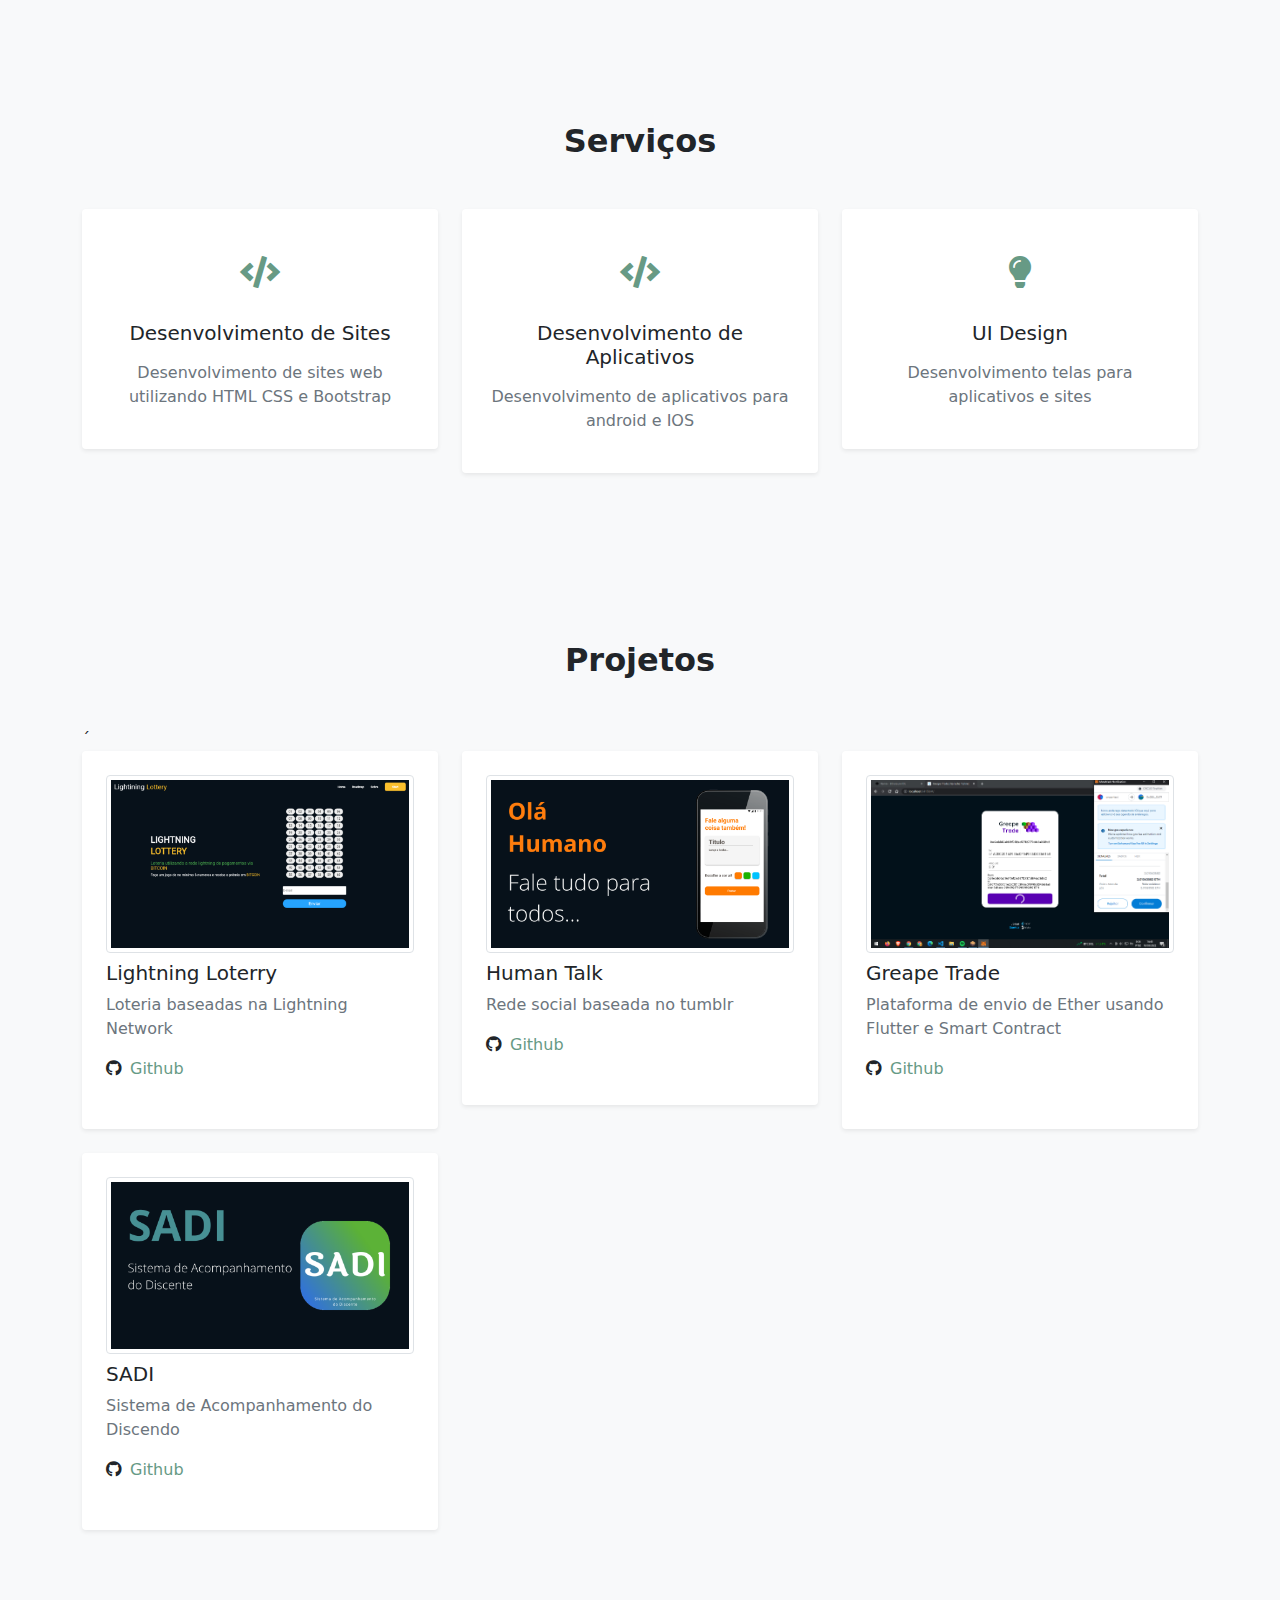
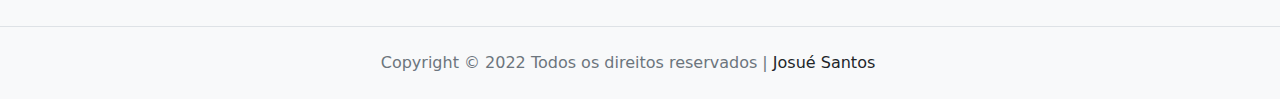
==== commit 1d274e97: "new photo" ====
--- a/postifolio-bootstrap/index.html
+++ b/postifolio-bootstrap/index.html
@@ -55,14 +55,14 @@
       <div class="row min-vh-100 align-items-center align-content-center">
         <div class="col-md-6 mt-5 mt-md-0">
           <div class="home-img text-center">
-            <img class="rounded-circle mw100" width="75%" src="img/eu.png" alt="foto de perfil">
+            <img class="rounded-circle mw100" width="75%" src="img/me.png" alt="foto de perfil">
           </div>
         </div>
         <div class="col-md-6 mt-5 mt-md-0 order-md-first">
           <div class="home-text">
             <p class="fs-4 text-muted mb-1"> Olá, Eu sou </p>
             <h2 class="naveTextColor fw-bold fs-4">Josué Santos</h2> 
-            <p class="text-muted mt-4">Tenho 22 anos, sou graduando no curso Bacharelado em Ciência da computação pelo IFMA campus Caxias e técnico em informática pelo IFMA campus Codó, sou desenvolvedor Flutter apaixonado por desenvolvimento de aplicativos mobile e entusiasta tecnologias blockchain.
+            <p class="text-muted mt-4">Tenho 24 anos, sou graduando no curso Bacharelado em Ciência da computação pelo IFMA campus Caxias e técnico em informática pelo IFMA campus Codó, sou desenvolvedor Flutter e entusiasta tecnologias blockchain.
             </p>
             <a class="btn px-3 mt-3 mainButtonColor text-white fw-bold" href="assets/Currículo - Junior Flutter Developer.pdf" download="Josue-English-CV" target="_blank">Download CV</a>
             <a class="btn px-3 mt-3 bg-secondary text-white fw-bold" href="assets/Josué Santos - Flutter Developer.pdf" download="Josue-Portuguese-CV" target="_blank">Baixar CV</a>
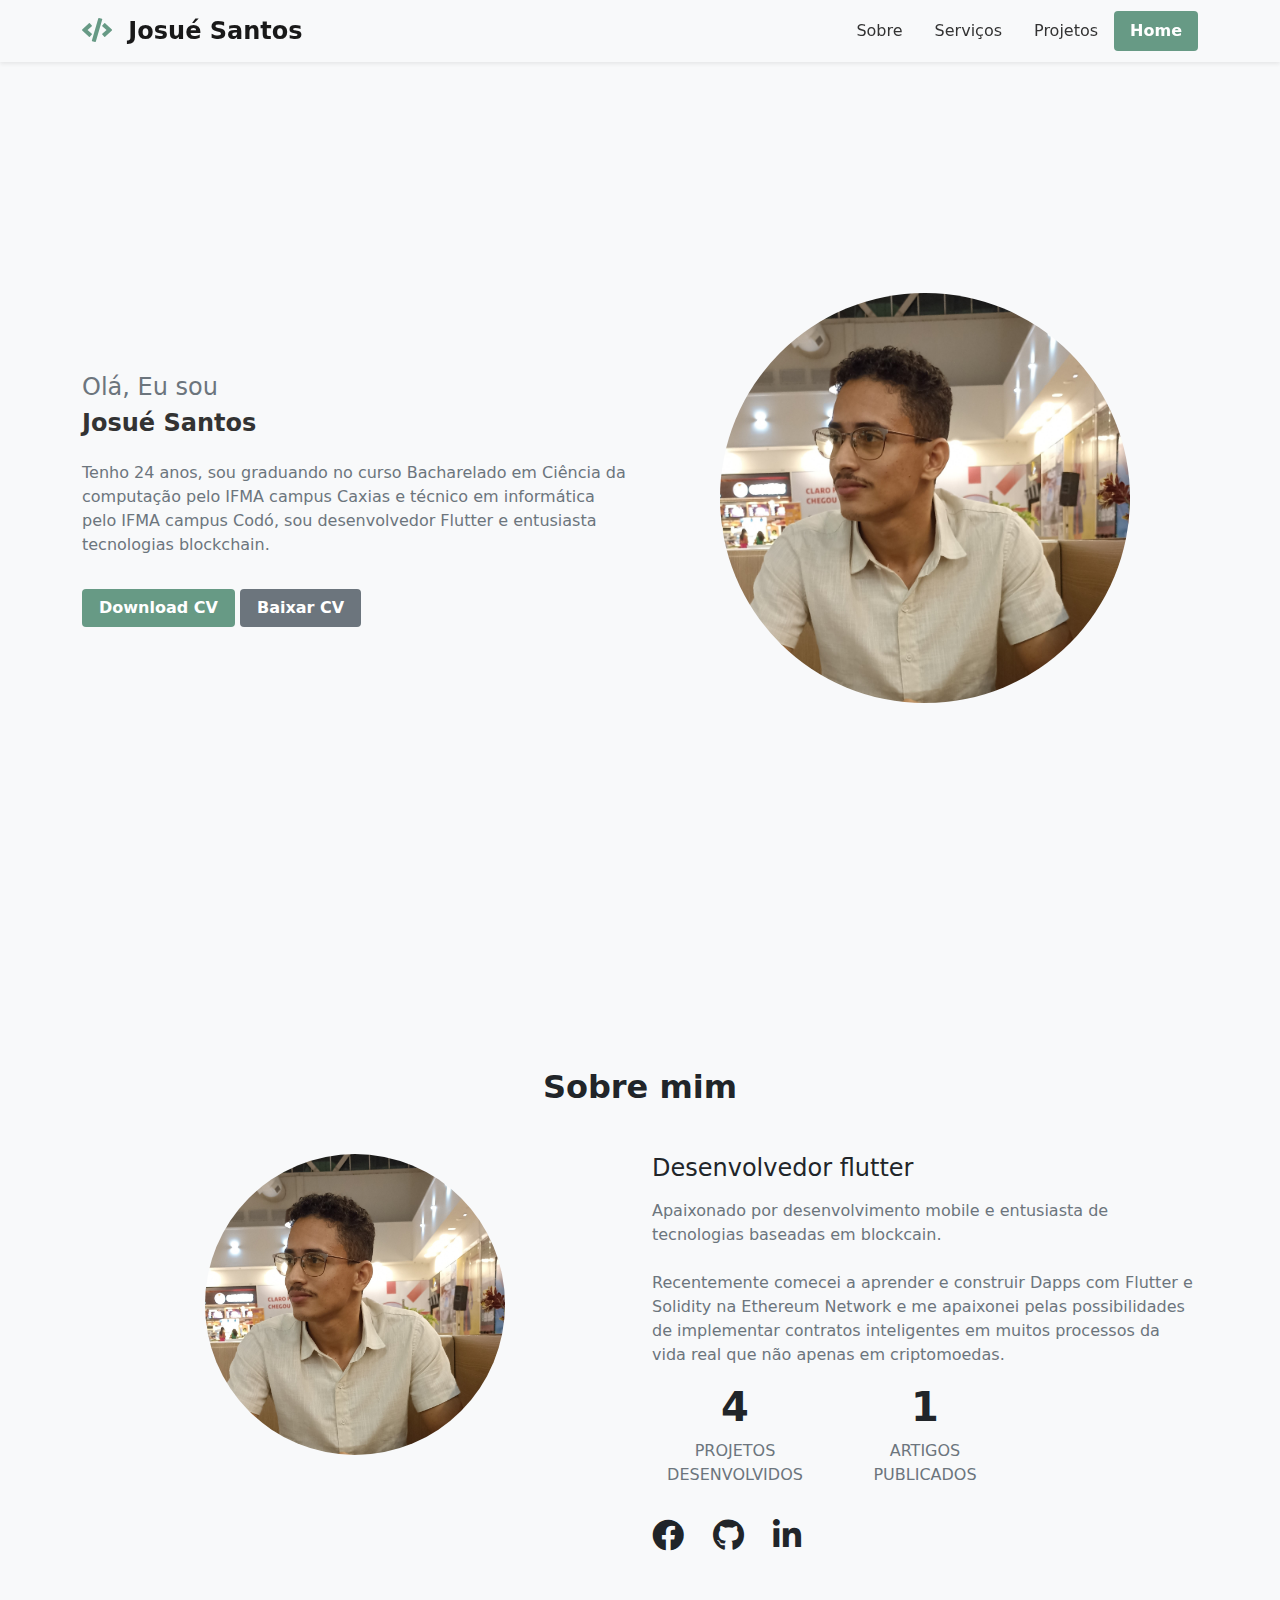
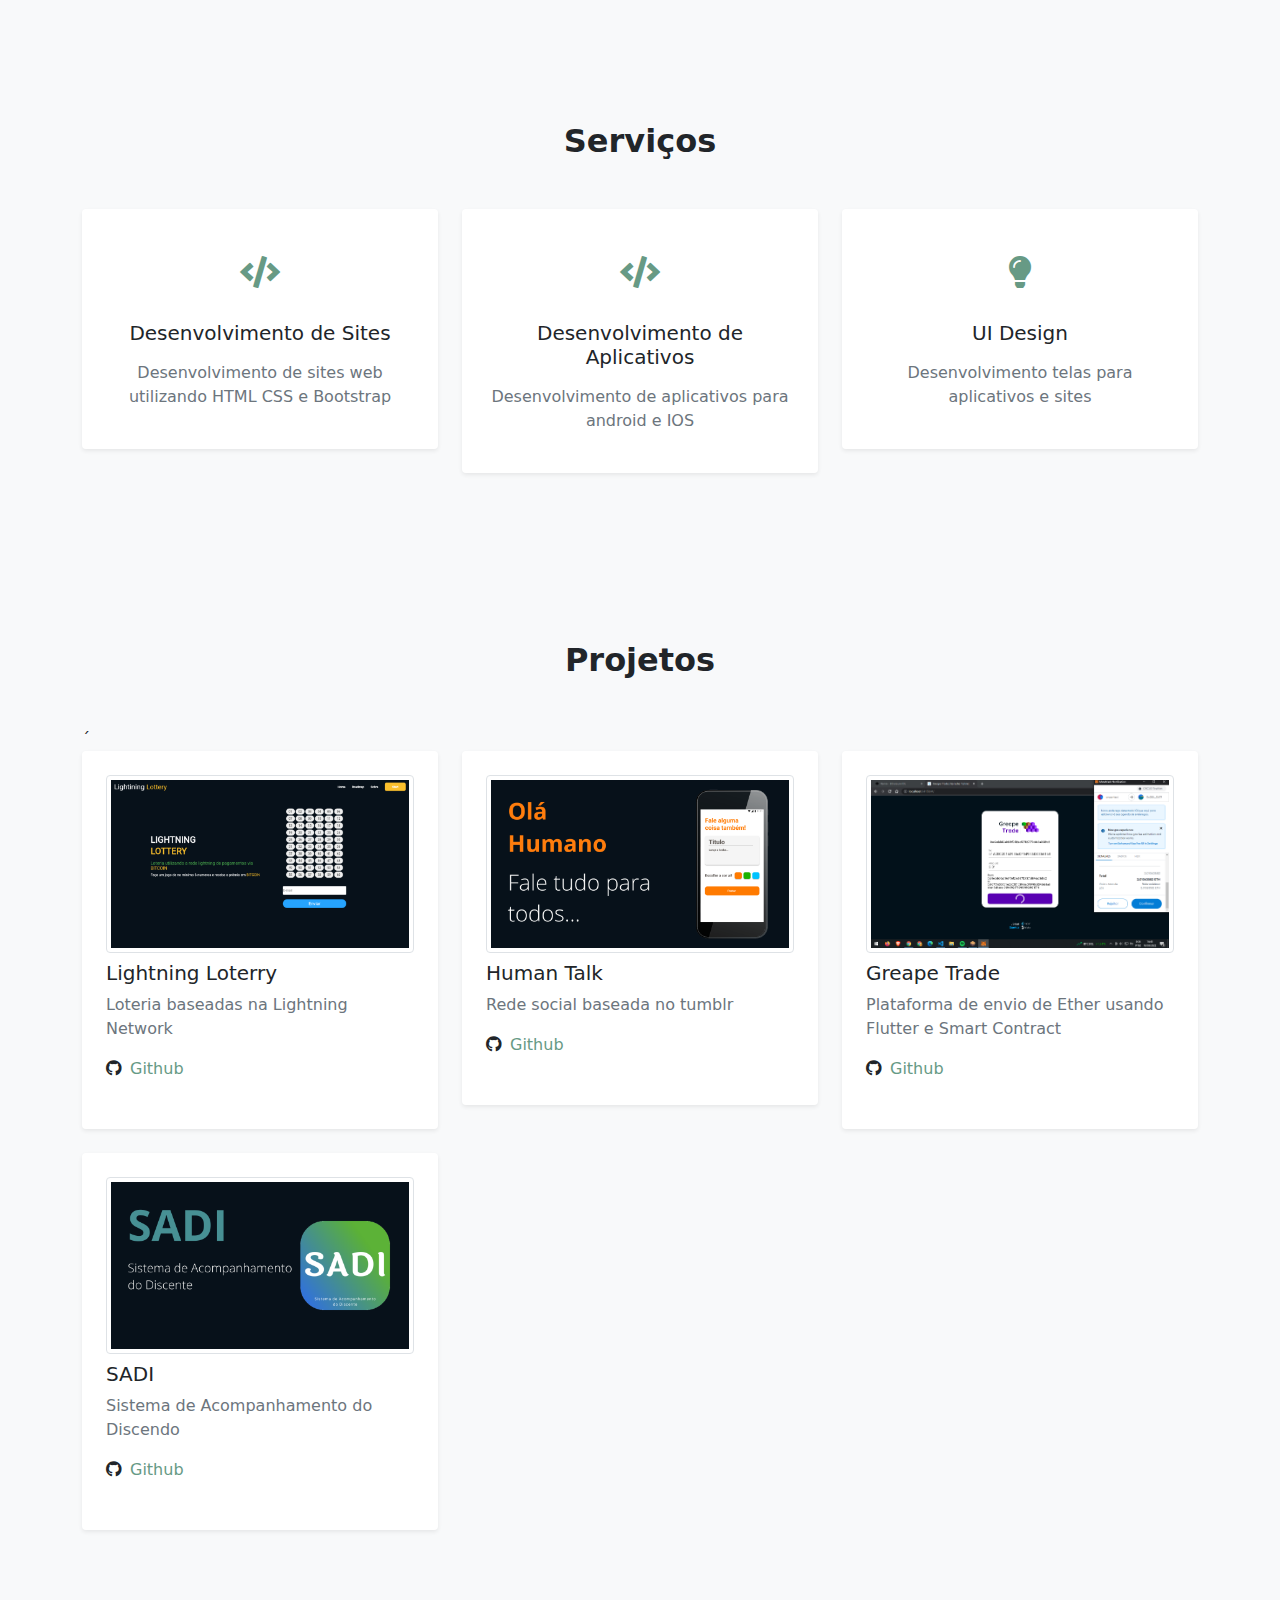
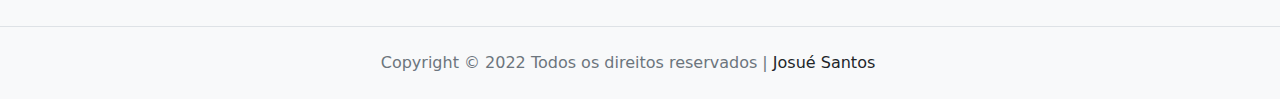
==== commit db3b8bdb: "new photo" ====
--- a/postifolio-bootstrap/index.html
+++ b/postifolio-bootstrap/index.html
@@ -121,7 +121,7 @@
         </div>
         <div class="col-md-6 order-md-first mb-4">
           <div class="home-img text-center">
-            <img class="rounded-circle mw100" width="55%" src="img/eu.png" alt="foto de perfil">
+            <img class="rounded-circle mw100" width="55%" src="img/me.png" alt="foto de perfil">
           </div>
         </div>
       </div>
